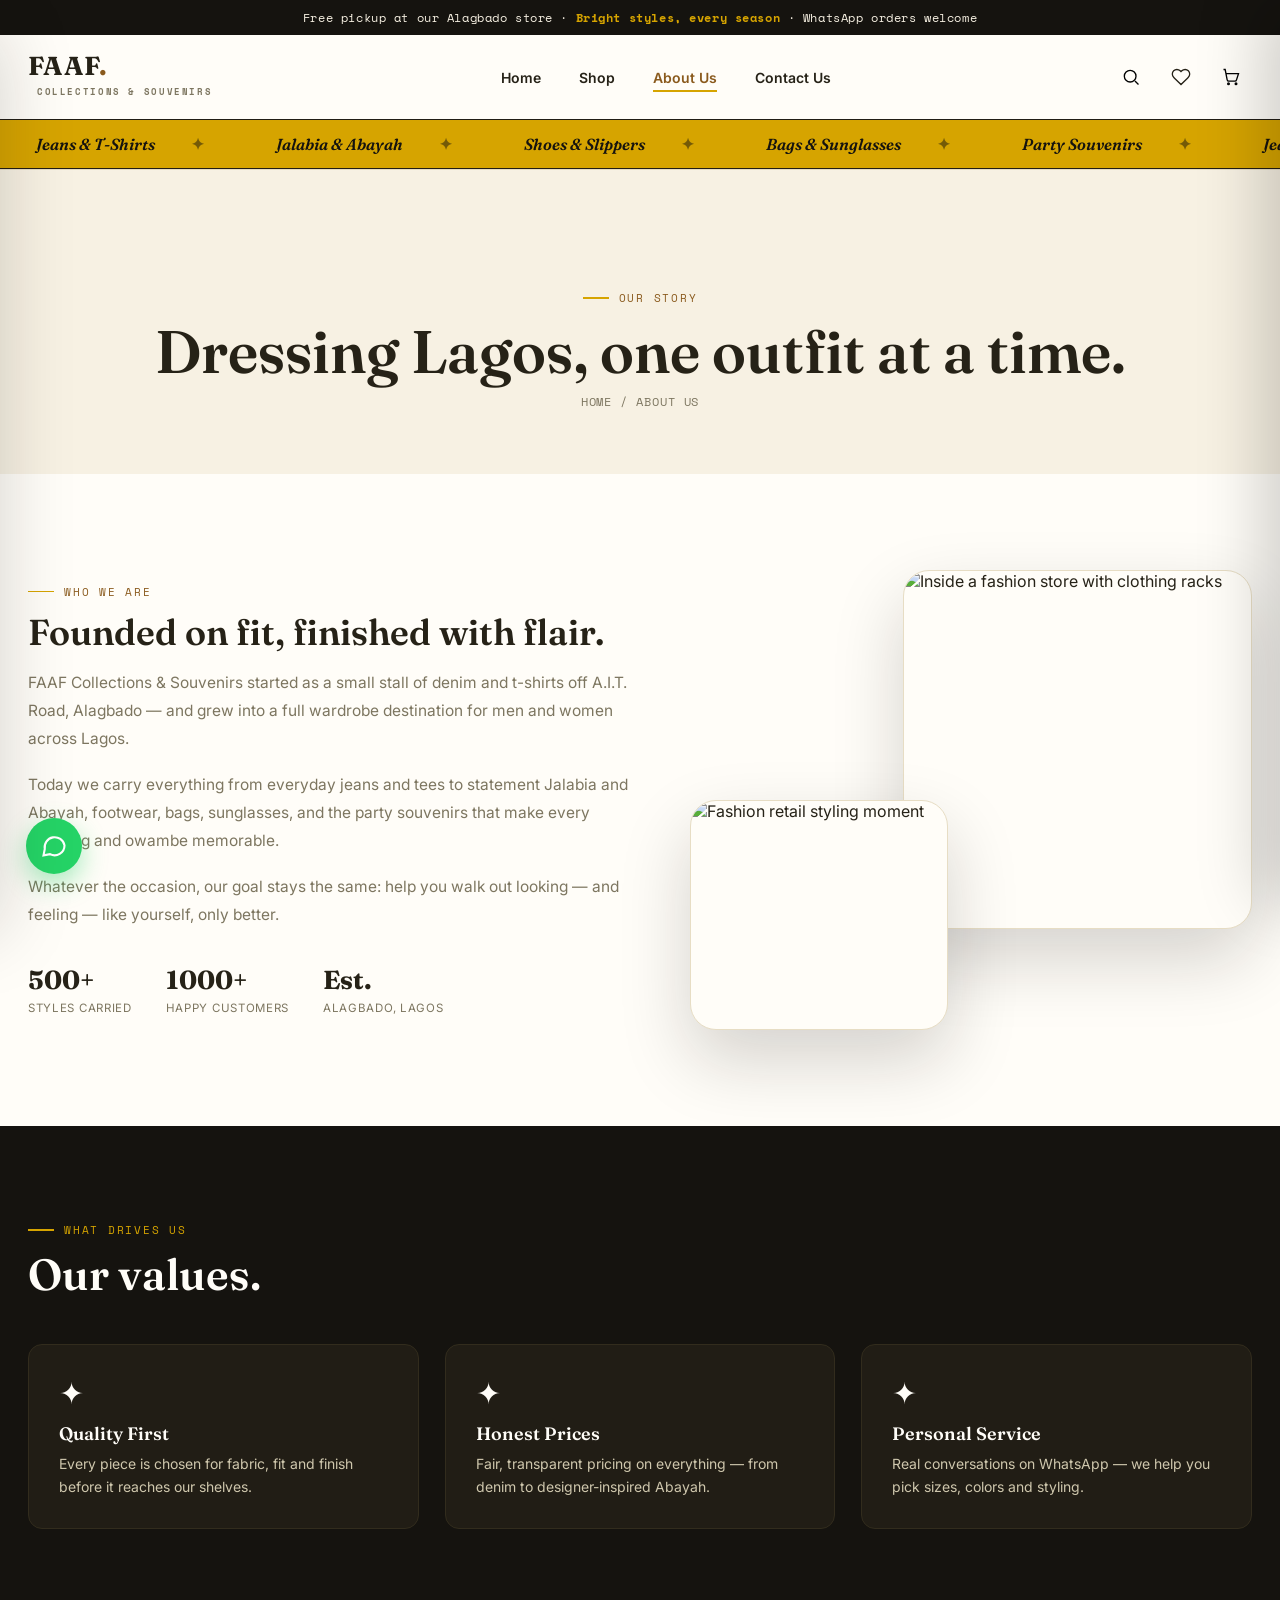
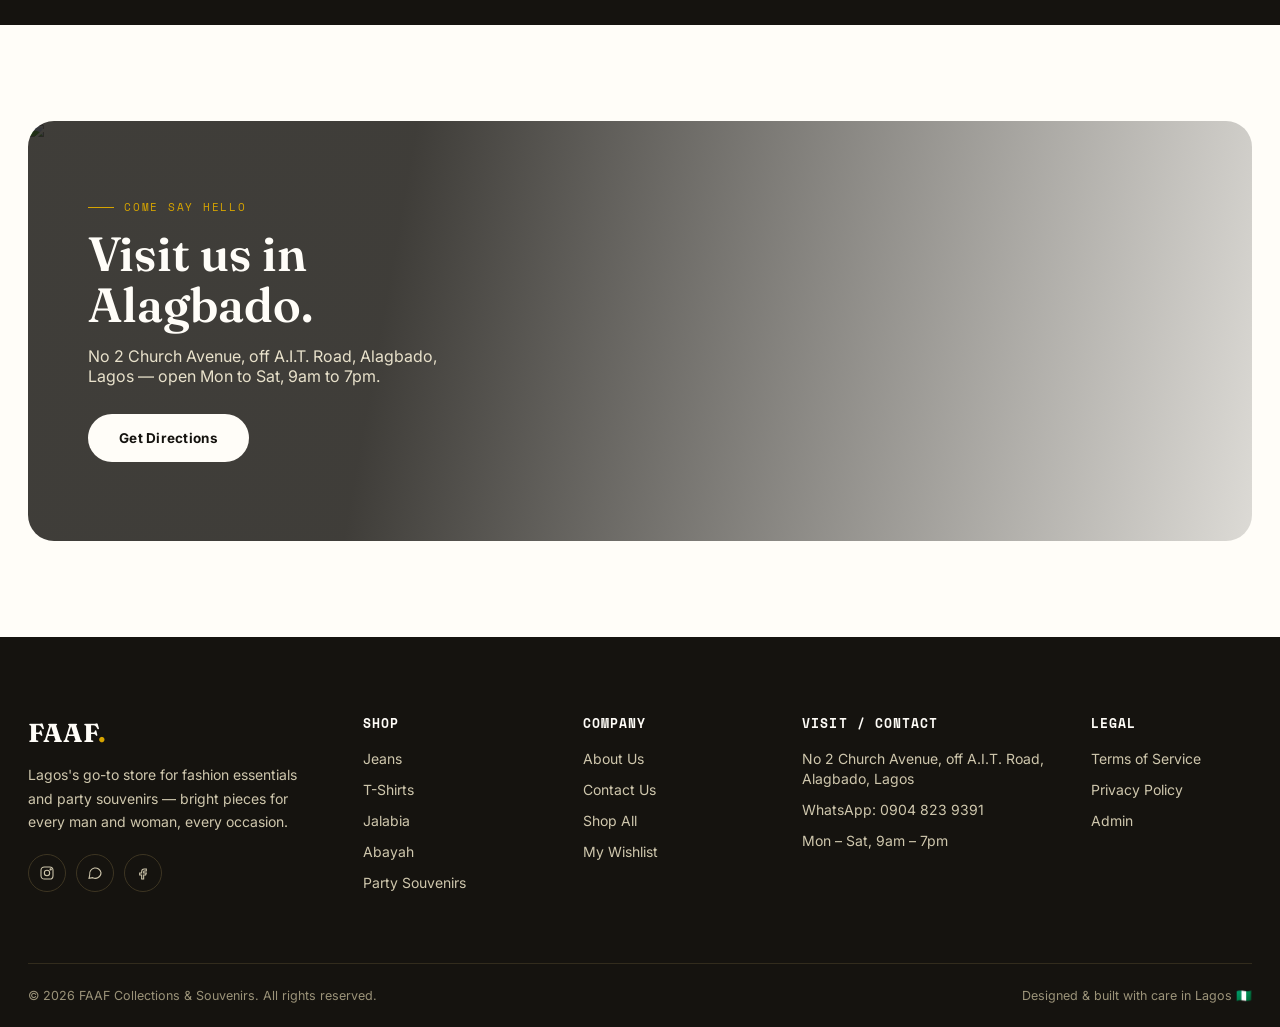
==== about.html @ 75ab6ef8 "Initial commit: Add website files" ====
<!DOCTYPE html>
<html lang="en">
<head>
<meta charset="UTF-8">
<meta name="viewport" content="width=device-width, initial-scale=1.0">
<title>About Us — FAAF Collections & Souvenirs</title>
<meta name="description" content="Learn about FAAF Collections & Souvenirs, Alagbado Lagos's home for fashion, footwear, accessories and party souvenirs.">
<link rel="icon" type="image/svg+xml" href="assets/images/favicon.svg">
<meta name="ga-measurement-id" content=""> <!-- paste your GA4 Measurement ID here, e.g. G-XXXXXXXXXX, to enable analytics -->
<link rel="preconnect" href="https://fonts.googleapis.com">
<link rel="stylesheet" href="assets/css/style.css">
</head>
<body>

<div id="site-header" data-active="about"></div>

<section class="page-header">
  <div class="container">
    <div class="eyebrow" style="justify-content:center;">Our Story</div>
    <h1>Dressing Lagos, one outfit at a time.</h1>
    <div class="crumb">Home / About Us</div>
  </div>
</section>

<section class="section">
  <div class="container">
    <div class="hero-grid" style="min-height:auto;">
      <div class="reveal">
        <div class="eyebrow">Who We Are</div>
        <h2 style="font-size:36px;margin-bottom:18px;">Founded on fit, finished with flair.</h2>
        <p style="color:var(--muted);line-height:1.8;font-size:15.5px;margin-bottom:18px;">FAAF Collections &amp; Souvenirs started as a small stall of denim and t-shirts off A.I.T. Road, Alagbado — and grew into a full wardrobe destination for men and women across Lagos.</p>
        <p style="color:var(--muted);line-height:1.8;font-size:15.5px;margin-bottom:18px;">Today we carry everything from everyday jeans and tees to statement Jalabia and Abayah, footwear, bags, sunglasses, and the party souvenirs that make every wedding and owambe memorable.</p>
        <p style="color:var(--muted);line-height:1.8;font-size:15.5px;">Whatever the occasion, our goal stays the same: help you walk out looking — and feeling — like yourself, only better.</p>
        <div class="hero-stats" style="margin-top:36px;">
          <div><b>500+</b><span>Styles Carried</span></div>
          <div><b>1000+</b><span>Happy Customers</span></div>
          <div><b>Est.</b><span>Alagbado, Lagos</span></div>
        </div>
      </div>
      <div class="hero-visual reveal" style="min-height:460px;">
        <div class="hero-card c1" style="animation:none;"><img src="https://images.unsplash.com/photo-1445205170230-053b83016050?auto=format&fit=crop&w=900&q=80" alt="Inside a fashion store with clothing racks"></div>
        <div class="hero-card c2" style="animation:none;"><img src="https://images.unsplash.com/photo-1603252109303-2751441dd157?auto=format&fit=crop&w=700&q=80" alt="Fashion retail styling moment"></div>
      </div>
    </div>
  </div>
</section>

<section class="section bg-black">
  <div class="container">
    <div class="section-head reveal">
      <div>
        <div class="eyebrow">What Drives Us</div>
        <h2 style="color:var(--white);">Our values.</h2>
      </div>
    </div>
    <div class="product-grid reveal" style="grid-template-columns:repeat(3,1fr);">
      <div class="t-card" style="flex:none;background:var(--black-soft);border-color:#322c1d;">
        <div style="font-size:30px;margin-bottom:14px;">✦</div>
        <h3 style="font-size:18px;margin-bottom:8px;color:var(--white);">Quality First</h3>
        <p style="font-size:14px;color:#cfc7ad;">Every piece is chosen for fabric, fit and finish before it reaches our shelves.</p>
      </div>
      <div class="t-card" style="flex:none;background:var(--black-soft);border-color:#322c1d;">
        <div style="font-size:30px;margin-bottom:14px;">✦</div>
        <h3 style="font-size:18px;margin-bottom:8px;color:var(--white);">Honest Prices</h3>
        <p style="font-size:14px;color:#cfc7ad;">Fair, transparent pricing on everything — from denim to designer-inspired Abayah.</p>
      </div>
      <div class="t-card" style="flex:none;background:var(--black-soft);border-color:#322c1d;">
        <div style="font-size:30px;margin-bottom:14px;">✦</div>
        <h3 style="font-size:18px;margin-bottom:8px;color:var(--white);">Personal Service</h3>
        <p style="font-size:14px;color:#cfc7ad;">Real conversations on WhatsApp — we help you pick sizes, colors and styling.</p>
      </div>
    </div>
  </div>
</section>

<section class="section">
  <div class="container">
    <div class="promo-band reveal">
      <img src="https://images.unsplash.com/photo-1523381294911-8d3cead13475?auto=format&fit=crop&w=1400&q=80" alt="Fashion store clothing display">
      <div class="content">
        <div class="eyebrow" style="color:var(--gold);">Come Say Hello</div>
        <h2>Visit us in Alagbado.</h2>
        <p>No 2 Church Avenue, off A.I.T. Road, Alagbado, Lagos — open Mon to Sat, 9am to 7pm.</p>
        <a href="contact.html" class="btn btn-white">Get Directions</a>
      </div>
    </div>
  </div>
</section>

<div id="site-footer"></div>

<script src="assets/js/partials.js"></script>
<script src="assets/js/demo-data.js?v=static-demo-4"></script>
<script src="assets/js/main.js?v=static-demo-4"></script>
<script src="assets/js/cart.js"></script>
<script src="assets/js/wishlist.js"></script>
</body>
</html>
---- assets/css/style.css ----
/* =====================================================
   FAAF Collections & Souvenirs — Design System
   Palette: gold / ivory-white / black — bright, never dark-mode
   Display: Fraunces (editorial serif) · Body: Inter · Labels: Space Mono
   ===================================================== */

@import url('https://fonts.googleapis.com/css2?family=Fraunces:ital,opsz,wght@0,9..144,300;0,9..144,500;0,9..144,600;0,9..144,700;0,9..144,900;1,9..144,500&family=Inter:wght@400;500;600;700;800&family=Space+Mono:wght@400;700&display=swap');

:root{
  --gold:#d6a400;
  --gold-light:#e7c25c;
  --gold-deep:#8a5a1d;
  --black:#15130f;
  --black-soft:#211d15;
  --white:#fffdf8;
  --ivory:#f7f1e3;
  --ivory-deep:#efe6cd;
  --border:#e7ddc4;
  --text:#262217;
  --muted:#7d7660;
  --danger:#c0392b;
  --success:#1e8449;

  --font-display:'Fraunces', Georgia, serif;
  --font-body:'Inter', -apple-system, 'Segoe UI', sans-serif;
  --font-mono:'Space Mono', monospace;

  --radius-sm:6px;
  --radius:14px;
  --radius-lg:26px;
  --shadow-sm:0 2px 10px rgba(21,19,15,.06);
  --shadow:0 18px 40px rgba(21,19,15,.10);
  --shadow-lg:0 30px 70px rgba(21,19,15,.18);
  --ease:cubic-bezier(.22,1,.36,1);
}

*,*::before,*::after{box-sizing:border-box;}
html{scroll-behavior:smooth;}
body{
  margin:0;
  font-family:var(--font-body);
  background:var(--white);
  color:var(--text);
  -webkit-font-smoothing:antialiased;
  overflow-x:hidden;
}
img{max-width:100%;display:block;}
a{color:inherit;text-decoration:none;}
ul{list-style:none;margin:0;padding:0;}
button{font-family:inherit;}
h1,h2,h3,h4{font-family:var(--font-display);margin:0;line-height:1.05;font-weight:600;}
p{margin:0;}

@media (prefers-reduced-motion: reduce){
  *{animation-duration:.001ms !important;animation-iteration-count:1 !important;transition-duration:.001ms !important;scroll-behavior:auto !important;}
}

:focus-visible{outline:2.5px solid var(--gold-deep);outline-offset:3px;border-radius:4px;}

.container{max-width:1280px;margin:0 auto;padding:0 28px;}
.eyebrow{
  font-family:var(--font-mono);
  font-size:11px;
  letter-spacing:.16em;
  text-transform:uppercase;
  color:var(--gold-deep);
  display:flex;align-items:center;gap:10px;
  margin-bottom:14px;
}
.eyebrow::before{content:'';width:26px;height:1.5px;background:var(--gold);}

/* ---------- Buttons ---------- */
.btn{
  display:inline-flex;align-items:center;justify-content:center;gap:8px;
  font-weight:700;font-size:13.5px;letter-spacing:.02em;
  padding:15px 30px;border-radius:100px;border:1.5px solid transparent;
  cursor:pointer;transition:transform .35s var(--ease), background .25s, color .25s, box-shadow .25s, border-color .25s;
  white-space:nowrap;
}
.btn-gold{background:var(--black);color:var(--white);}
.btn-gold:hover{background:var(--gold-deep);color:var(--white);transform:translateY(-2px);box-shadow:var(--shadow);}
.btn-outline{background:transparent;color:var(--black);border-color:var(--black);}
.btn-outline:hover{background:var(--black);color:var(--white);transform:translateY(-2px);}
.btn-white{background:var(--white);color:var(--black);}
.btn-white:hover{background:var(--gold);color:var(--black);transform:translateY(-2px);}
.btn-block{width:100%;}
.btn-sm{padding:10px 20px;font-size:12.5px;}
.btn:disabled{opacity:.5;cursor:not-allowed;transform:none !important;}

/* ---------- Top utility bar ---------- */
.topbar{
  background:var(--black);color:var(--ivory);
  font-family:var(--font-mono);font-size:11.5px;letter-spacing:.05em;
  text-align:center;padding:9px 16px;
}
.topbar b{color:var(--gold);}

/* ---------- Header ---------- */
.site-header{
  position:sticky;top:0;z-index:1000;
  background:rgba(255,253,248,.86);
  backdrop-filter:blur(14px);
  -webkit-backdrop-filter:blur(14px);
  border-bottom:1px solid var(--border);
  transition:box-shadow .3s;
}
.site-header.scrolled{box-shadow:0 6px 24px rgba(21,19,15,.07);}
.header-row{display:flex;align-items:center;justify-content:space-between;height:84px;}
.logo{display:flex;flex-direction:column;line-height:1;}
.logo .mark{font-family:var(--font-display);font-weight:700;font-size:26px;letter-spacing:.01em;}
.logo .mark span{color:var(--gold-deep);}
.logo .tag{font-family:var(--font-mono);font-size:9px;letter-spacing:.18em;color:var(--muted);margin-top:3px;text-transform:uppercase;}
.main-nav{display:flex;gap:38px;}
.main-nav a{
  font-size:14px;font-weight:600;position:relative;padding:6px 0;color:var(--text);
}
.main-nav a::after{
  content:'';position:absolute;left:0;bottom:0;width:0;height:2px;background:var(--gold);transition:width .3s var(--ease);
}
.main-nav a:hover::after,.main-nav a.active::after{width:100%;}
.main-nav a.active{color:var(--gold-deep);}
.header-actions{display:flex;align-items:center;gap:8px;}
.icon-btn{
  width:42px;height:42px;border-radius:50%;display:flex;align-items:center;justify-content:center;
  background:transparent;border:1.5px solid transparent;cursor:pointer;position:relative;transition:.25s;
}
.icon-btn:hover{background:var(--ivory);border-color:var(--border);}
.icon-btn svg{width:20px;height:20px;}
.badge-count{
  position:absolute;top:-2px;right:-2px;background:var(--gold);color:var(--black);
  font-size:10px;font-weight:800;width:18px;height:18px;border-radius:50%;
  display:flex;align-items:center;justify-content:center;border:2px solid var(--white);
}
.burger{display:none;}

/* search overlay */
.search-overlay{
  position:fixed;inset:0;background:rgba(21,19,15,.55);z-index:2000;
  display:flex;align-items:flex-start;justify-content:center;padding-top:12vh;
  opacity:0;pointer-events:none;transition:opacity .3s;
}
.search-overlay.open{opacity:1;pointer-events:all;}
.search-box{background:var(--white);width:90%;max-width:640px;border-radius:var(--radius);padding:10px;box-shadow:var(--shadow-lg);transform:translateY(-16px);transition:transform .35s var(--ease);}
.search-overlay.open .search-box{transform:translateY(0);}
.search-box input{width:100%;border:none;font-size:20px;font-family:var(--font-display);padding:16px 18px;outline:none;}
.search-close{position:absolute;top:24px;right:5%;color:var(--white);font-size:14px;cursor:pointer;}

/* ---------- Marquee (signature element) ---------- */
.marquee{
  background:var(--gold);overflow:hidden;white-space:nowrap;border-top:1px solid var(--black-soft);border-bottom:1px solid var(--black-soft);
}
.marquee-track{display:inline-flex;animation:marquee 32s linear infinite;}
.marquee-track span{
  font-family:var(--font-display);font-style:italic;font-weight:600;font-size:16px;color:var(--black);
  padding:14px 36px;display:inline-flex;align-items:center;gap:36px;
}
.marquee-track span::after{content:'✦';color:var(--black);opacity:.5;font-style:normal;}
@keyframes marquee{0%{transform:translateX(0);}100%{transform:translateX(-50%);}}

/* ---------- Hero ---------- */
.hero{position:relative;background:var(--ivory);overflow:hidden;}
.hero-grid{display:grid;grid-template-columns:1.05fr .95fr;align-items:center;min-height:640px;gap:40px;}
.hero-copy{padding:60px 0;position:relative;z-index:2;}
.hero-copy h1{font-size:clamp(40px,5.6vw,76px);font-weight:600;letter-spacing:-.01em;}
.hero-copy h1 em{font-style:italic;font-weight:300;color:var(--gold-deep);}
.hero-copy h1 .outline{
  -webkit-text-stroke:1.5px var(--black);color:transparent;font-weight:700;
}
.hero-copy p.lede{font-size:17px;color:var(--muted);max-width:440px;margin:22px 0 34px;line-height:1.6;}
.hero-actions{display:flex;gap:16px;align-items:center;flex-wrap:wrap;}
.hero-stats{display:flex;gap:34px;margin-top:48px;}
.hero-stats div b{font-family:var(--font-display);font-size:26px;display:block;}
.hero-stats div span{font-size:11.5px;color:var(--muted);text-transform:uppercase;letter-spacing:.06em;}

.hero-visual{position:relative;height:100%;min-height:560px;}
.hero-card{
  position:absolute;border-radius:var(--radius-lg);overflow:hidden;box-shadow:var(--shadow-lg);
  background:var(--white);border:1px solid var(--border);
}
.hero-card img{width:100%;height:100%;object-fit:cover;}
.hero-card.c1{width:62%;height:78%;top:0;right:0;animation:floatY 7s ease-in-out infinite;}
.hero-card.c2{width:46%;height:50%;bottom:0;left:0;z-index:3;animation:floatY 8s ease-in-out infinite 1s;}
.hero-badge{
  position:absolute;top:18px;left:-18px;background:var(--black);color:var(--white);
  padding:14px 18px;border-radius:50%;width:96px;height:96px;display:flex;align-items:center;justify-content:center;
  text-align:center;font-family:var(--font-display);font-size:12px;font-weight:700;line-height:1.25;z-index:4;
  box-shadow:var(--shadow);animation:spin 14s linear infinite;
}
.hero-badge b{display:block;font-size:18px;}
@keyframes spin{to{transform:rotate(360deg);}}
@keyframes floatY{0%,100%{transform:translateY(0);}50%{transform:translateY(-14px);}}

/* ---------- Section heads ---------- */
.section{padding:96px 0;}
.section-tight{padding:60px 0;}
.section-head{display:flex;justify-content:space-between;align-items:flex-end;margin-bottom:46px;gap:24px;flex-wrap:wrap;}
.section-head h2{font-size:clamp(28px,3.4vw,44px);}
.section-head p{color:var(--muted);max-width:420px;margin-top:10px;}
.bg-ivory{background:var(--ivory);}
.bg-black{background:var(--black);color:var(--white);}
.bg-black .eyebrow{color:var(--gold);}
.bg-black .section-head p{color:#cfc7ad;}

/* ---------- Category chips ---------- */
.cat-scroll{display:flex;gap:18px;overflow-x:auto;padding-bottom:10px;scrollbar-width:none;}
.cat-scroll::-webkit-scrollbar{display:none;}
.cat-card{
  flex:0 0 200px;height:250px;border-radius:var(--radius);position:relative;overflow:hidden;
  cursor:pointer;box-shadow:var(--shadow-sm);transition:transform .4s var(--ease), box-shadow .4s;
}
.cat-card:hover{transform:translateY(-8px);box-shadow:var(--shadow);}
.cat-card img{width:100%;height:100%;object-fit:cover;transition:transform .6s var(--ease);}
.cat-card:hover img{transform:scale(1.08);}
.cat-card::after{content:'';position:absolute;inset:0;background:linear-gradient(0deg,rgba(21,19,15,.78),rgba(21,19,15,0) 55%);}
.cat-card .label{position:absolute;left:16px;bottom:16px;z-index:2;color:var(--white);}
.cat-card .label .name{font-family:var(--font-display);font-size:19px;font-weight:600;}
.cat-card .label .count{font-family:var(--font-mono);font-size:10.5px;color:var(--gold-light);letter-spacing:.05em;}

/* ---------- Product cards ---------- */
.product-grid{display:grid;grid-template-columns:repeat(4,1fr);gap:26px;}
.product-card{position:relative;}
.product-card .frame{
  position:relative;border-radius:var(--radius);overflow:hidden;background:var(--ivory);aspect-ratio:1/1;
  box-shadow:var(--shadow-sm);
}
.product-card img{width:100%;height:100%;object-fit:cover;transition:transform .6s var(--ease), opacity .4s;}
.product-card img.alt{position:absolute;inset:0;opacity:0;}
.product-card:hover img.alt{opacity:1;}
.product-card:hover img.main{transform:scale(1.04);}
.product-tags{position:absolute;top:12px;left:12px;display:flex;gap:6px;z-index:2;}
.tag{font-family:var(--font-mono);font-size:9.5px;letter-spacing:.05em;padding:5px 9px;border-radius:30px;font-weight:700;text-transform:uppercase;}
.tag-new{background:var(--black);color:var(--white);}
.tag-sale{background:var(--gold);color:var(--black);}
.tag-oos{background:#5a5346;color:#fff;}
.low-stock-hint{color:#c0392b;font-size:11px;font-weight:700;margin-top:3px;}
.frame.is-oos img{opacity:.5;filter:grayscale(.3);}
.frame.is-oos::after{
  content:'Out of Stock';position:absolute;inset:0;display:flex;align-items:center;justify-content:center;
  background:rgba(21,19,15,.15);color:var(--white);font-family:var(--font-mono);font-size:11px;letter-spacing:.08em;
  text-transform:uppercase;font-weight:700;z-index:2;
}
.product-quick{
  position:absolute;left:12px;right:12px;bottom:12px;z-index:2;
  display:flex;gap:8px;opacity:0;transform:translateY(10px);transition:.35s var(--ease);
}
.product-card:hover .product-quick{opacity:1;transform:translateY(0);}
.wishlist-heart{
  position:absolute;top:12px;right:12px;z-index:3;width:34px;height:34px;border-radius:50%;
  background:rgba(255,253,248,.92);border:none;cursor:pointer;display:flex;align-items:center;justify-content:center;
  transition:.2s;box-shadow:var(--shadow-sm);
}
.wishlist-heart svg{width:16px;height:16px;stroke:var(--black);fill:none;transition:.2s;}
.wishlist-heart:hover{background:var(--white);transform:scale(1.08);}
.wishlist-heart.active svg{fill:#c0392b;stroke:#c0392b;}
.wishlist-heart.active{animation:heartPop .35s ease;}
@keyframes heartPop{0%{transform:scale(1);}40%{transform:scale(1.3);}100%{transform:scale(1);}}
.qa-btn{
  flex:1;background:var(--white);color:var(--black);border:none;border-radius:30px;padding:11px;font-size:12px;font-weight:700;cursor:pointer;
  display:flex;align-items:center;justify-content:center;gap:6px;transition:.25s;box-shadow:var(--shadow-sm);
}
.qa-btn:hover{background:var(--black);color:var(--white);}
.qa-btn.icon-only{flex:0 0 42px;}
.product-info{padding:16px 2px 0;}
.product-info .cat{font-family:var(--font-mono);font-size:10px;text-transform:uppercase;color:var(--muted);letter-spacing:.05em;}
.product-info h3{font-size:16px;font-weight:600;margin:5px 0 7px;}
.product-info .price{display:flex;gap:8px;align-items:baseline;}
.product-info .price .now{font-weight:700;font-size:15px;}
.product-info .price .was{font-size:13px;color:var(--muted);text-decoration:line-through;}

@media(max-width:1100px){.product-grid{grid-template-columns:repeat(3,1fr);}}
@media(max-width:760px){.product-grid{grid-template-columns:repeat(2,1fr);}.product-grid.cols-shop{gap:14px;}}

/* ---------- Promo / lookbook band ---------- */
.promo-band{
  position:relative;border-radius:var(--radius-lg);overflow:hidden;min-height:420px;
  display:flex;align-items:center;color:var(--white);
}
.promo-band img{position:absolute;inset:0;width:100%;height:100%;object-fit:cover;z-index:0;}
.promo-band::before{content:'';position:absolute;inset:0;background:linear-gradient(100deg,rgba(21,19,15,.82) 30%,rgba(21,19,15,.15));z-index:1;}
.promo-band .content{position:relative;z-index:2;padding:60px;max-width:480px;}
.promo-band h2{font-size:clamp(30px,4vw,48px);color:var(--white);margin-bottom:16px;}
.promo-band p{color:#e8e1cb;margin-bottom:28px;}

/* ---------- Testimonials ---------- */
.testimonial-track{display:flex;gap:24px;overflow-x:auto;scroll-snap-type:x mandatory;padding-bottom:6px;scrollbar-width:none;}
.testimonial-track::-webkit-scrollbar{display:none;}
.t-card{
  flex:0 0 360px;scroll-snap-align:start;background:var(--white);border:1px solid var(--border);
  border-radius:var(--radius);padding:30px;
}
.t-card .stars{color:var(--gold);letter-spacing:2px;margin-bottom:14px;}
.t-card p{font-size:15px;line-height:1.65;color:var(--text);}
.t-card .who{display:flex;align-items:center;gap:12px;margin-top:20px;}
.t-card .who img{width:42px;height:42px;border-radius:50%;object-fit:cover;}
.t-card .who b{font-size:13.5px;display:block;}
.t-card .who span{font-size:11.5px;color:var(--muted);}

/* ---------- Newsletter / Instagram ---------- */
.insta-grid{display:grid;grid-template-columns:repeat(6,1fr);gap:6px;}
.insta-grid a{position:relative;aspect-ratio:1;overflow:hidden;border-radius:8px;}
.insta-grid img{width:100%;height:100%;object-fit:cover;transition:.5s var(--ease);}
.insta-grid a:hover img{transform:scale(1.1);}
.insta-grid a::after{content:'♡ view';position:absolute;inset:0;background:rgba(201,162,39,.85);color:var(--black);
  display:flex;align-items:center;justify-content:center;font-family:var(--font-mono);font-size:11px;opacity:0;transition:.3s;font-weight:700;}
.insta-grid a:hover::after{opacity:1;}
@media(max-width:760px){.insta-grid{grid-template-columns:repeat(3,1fr);}}

/* ---------- Footer ---------- */
.site-footer{background:var(--black);color:#cfc7ad;padding:80px 0 0;}
.footer-grid{display:grid;grid-template-columns:1.3fr .8fr .8fr 1.1fr .7fr;gap:36px;padding-bottom:60px;border-bottom:1px solid #322c1d;}
.footer-grid h4{color:var(--white);font-size:13px;text-transform:uppercase;letter-spacing:.08em;margin-bottom:18px;font-family:var(--font-mono);}
.footer-grid ul li{margin-bottom:11px;}
.footer-grid a{font-size:14px;color:#cfc7ad;transition:.2s;}
.footer-grid a:hover{color:var(--gold);}
.footer-logo{font-family:var(--font-display);font-size:26px;color:var(--white);font-weight:700;margin-bottom:14px;}
.footer-logo span{color:var(--gold);}
.footer-bottom{display:flex;justify-content:space-between;align-items:center;padding:24px 0;font-size:12.5px;color:#9b9379;flex-wrap:wrap;gap:10px;}
.social-row{display:flex;gap:10px;}
.social-row a{width:38px;height:38px;border-radius:50%;border:1px solid #3d3522;display:flex;align-items:center;justify-content:center;transition:.25s;}
.social-row a:hover{background:var(--gold);border-color:var(--gold);color:var(--black);}

/* ---------- Cart Drawer ---------- */
.overlay-dim{position:fixed;inset:0;background:rgba(21,19,15,.5);z-index:2998;opacity:0;pointer-events:none;transition:opacity .35s;}
.overlay-dim.open{opacity:1;pointer-events:all;}
.cart-drawer{
  position:fixed;top:0;right:0;height:100%;width:430px;max-width:92vw;background:var(--white);z-index:2999;
  box-shadow:-20px 0 60px rgba(0,0,0,.18);transform:translateX(100%);transition:transform .45s var(--ease);
  display:flex;flex-direction:column;
}
.cart-drawer.open{transform:translateX(0);}
.cart-head{padding:24px 26px;border-bottom:1px solid var(--border);display:flex;justify-content:space-between;align-items:center;}
.cart-head h3{font-size:20px;}
.cart-close{cursor:pointer;width:36px;height:36px;border-radius:50%;display:flex;align-items:center;justify-content:center;}
.cart-close:hover{background:var(--ivory);}
.cart-items{flex:1;overflow-y:auto;padding:18px 26px;}
.cart-line{display:flex;gap:14px;padding:16px 0;border-bottom:1px solid var(--border);}
.cart-line img{width:78px;height:92px;object-fit:cover;border-radius:8px;background:var(--ivory);}
.cart-line .info{flex:1;}
.cart-line .info h4{font-size:14.5px;font-weight:600;margin-bottom:4px;}
.cart-line .meta{font-size:12px;color:var(--muted);margin-bottom:8px;}
.qty-stepper{display:inline-flex;align-items:center;border:1px solid var(--border);border-radius:30px;}
.qty-stepper button{width:26px;height:26px;border:none;background:none;cursor:pointer;font-size:14px;}
.qty-stepper span{width:26px;text-align:center;font-size:13px;font-weight:600;}
.line-remove{font-size:11px;color:var(--muted);text-decoration:underline;cursor:pointer;margin-left:10px;}
.line-price{font-weight:700;font-size:14px;white-space:nowrap;}
.cart-empty{text-align:center;padding:60px 20px;color:var(--muted);}
.cart-empty svg{width:54px;height:54px;color:var(--border);margin-bottom:14px;}
.cart-foot{padding:22px 26px 28px;border-top:1px solid var(--border);}
.cart-row{display:flex;justify-content:space-between;font-size:14px;margin-bottom:10px;color:var(--muted);}
.cart-row.total{font-size:18px;font-weight:800;color:var(--text);margin:14px 0 18px;}

/* ---------- Checkout modal ---------- */
.modal-overlay{position:fixed;inset:0;background:rgba(21,19,15,.55);z-index:3100;display:flex;align-items:center;justify-content:center;opacity:0;pointer-events:none;transition:opacity .3s;padding:20px;}
.modal-overlay.open{opacity:1;pointer-events:all;}
.modal-box{background:var(--white);border-radius:var(--radius-lg);max-width:520px;width:100%;max-height:88vh;overflow-y:auto;padding:36px;transform:scale(.94);transition:transform .35s var(--ease);}
.modal-overlay.open .modal-box{transform:scale(1);}
.modal-box h3{font-size:24px;margin-bottom:6px;}
.modal-box .sub{color:var(--muted);font-size:13.5px;margin-bottom:24px;}
.field{margin-bottom:16px;}
.field label{display:block;font-size:12px;font-weight:700;color:var(--muted);margin-bottom:6px;text-transform:uppercase;letter-spacing:.03em;}
.field input,.field textarea{width:100%;padding:13px 14px;border:1.5px solid var(--border);border-radius:10px;font-size:14.5px;font-family:inherit;transition:.2s;}
.field input:focus,.field textarea:focus{border-color:var(--gold);}
.fulfillment-toggle{display:flex;gap:10px;margin-bottom:18px;}
.fulfillment-toggle button{
  flex:1;padding:16px;border-radius:12px;border:1.5px solid var(--border);background:var(--white);cursor:pointer;
  display:flex;flex-direction:column;align-items:center;gap:6px;transition:.2s;
}
.fulfillment-toggle button.active{border-color:var(--gold);background:#fdf8ea;}
.fulfillment-toggle button b{font-size:13.5px;}
.fulfillment-toggle button span{font-size:11px;color:var(--muted);}
.distance-result{
  background:var(--ivory);border-radius:10px;padding:14px 16px;font-size:13px;margin-bottom:16px;display:none;
}
.distance-result.show{display:block;}
.distance-result .fee{font-weight:800;font-size:16px;color:var(--text);}
.field-error{color:var(--danger);font-size:12.5px;margin-top:-10px;margin-bottom:14px;display:none;}
.field-error.show{display:block;}
.coupon-row{display:flex;gap:8px;margin-bottom:8px;}
.coupon-row input{flex:1;padding:11px 14px;border:1.5px solid var(--border);border-radius:10px;font-size:13.5px;}
.coupon-message{font-size:12.5px;margin-bottom:10px;min-height:16px;}
.coupon-message.success{color:var(--success);}
.coupon-message.error{color:var(--danger);}
.spinner{
  width:16px;height:16px;border:2px solid rgba(0,0,0,.15);border-top-color:var(--black);border-radius:50%;
  animation:spin-s .7s linear infinite;display:inline-block;
}
@keyframes spin-s{to{transform:rotate(360deg);}}

/* toast */
.toast{
  position:fixed;bottom:26px;left:50%;transform:translateX(-50%) translateY(20px);background:var(--black);color:var(--white);
  padding:14px 24px;border-radius:30px;font-size:13.5px;z-index:4000;opacity:0;pointer-events:none;transition:.35s var(--ease);
  display:flex;align-items:center;gap:10px;box-shadow:var(--shadow-lg);
}
.toast.show{opacity:1;transform:translateX(-50%) translateY(0);}
.toast .dot{width:8px;height:8px;border-radius:50%;background:var(--gold);}

/* ---------- Scroll reveal ---------- */
.reveal{opacity:0;transform:translateY(28px);transition:opacity .8s var(--ease), transform .8s var(--ease);}
.reveal.in{opacity:1;transform:translateY(0);}

/* ---------- Page header (interior pages) ---------- */
.page-header{background:var(--ivory);padding:120px 0 64px;text-align:center;position:relative;overflow:hidden;}
.page-header h1{font-size:clamp(36px,5vw,60px);}
.page-header .crumb{font-family:var(--font-mono);font-size:11.5px;color:var(--muted);letter-spacing:.08em;text-transform:uppercase;margin-top:10px;}

/* ---------- Responsive ---------- */
@media(max-width:980px){
  .hero-grid{grid-template-columns:1fr;min-height:auto;}
  .hero-visual{min-height:380px;order:-1;}
  .footer-grid{grid-template-columns:1fr 1fr;}
}
@media(max-width:780px){
  .main-nav{display:none;}
  .burger{display:flex;width:42px;height:42px;border-radius:50%;align-items:center;justify-content:center;cursor:pointer;}
  .header-row{height:72px;}
  .section{padding:60px 0;}
  .footer-grid{grid-template-columns:1fr;gap:32px;}
}

/* ---------- Shop page ---------- */
.shop-layout{display:grid;grid-template-columns:260px 1fr;gap:46px;align-items:flex-start;}
.shop-filters{position:sticky;top:108px;background:var(--ivory);border-radius:var(--radius);padding:26px;}
.filter-group{margin-bottom:26px;padding-bottom:24px;border-bottom:1px solid var(--border);}
.filter-group:last-child{border-bottom:none;margin-bottom:0;padding-bottom:0;}
.filter-group h5{font-family:var(--font-mono);font-size:11px;text-transform:uppercase;letter-spacing:.06em;margin-bottom:14px;color:var(--text);}
.filter-option{display:flex;align-items:center;justify-content:space-between;padding:7px 0;font-size:13.5px;cursor:pointer;}
.filter-option input{margin-right:8px;accent-color:var(--gold-deep);}
.filter-option .fc{color:var(--muted);font-size:11.5px;}
.filter-option.active-label{font-weight:700;color:var(--gold-deep);}
.price-range{display:flex;gap:8px;align-items:center;}
.price-range input{width:100%;padding:8px 10px;border:1px solid var(--border);border-radius:8px;font-size:12.5px;}
.clear-filters{font-size:12px;text-decoration:underline;color:var(--muted);cursor:pointer;margin-top:6px;display:inline-block;}

.shop-toolbar{display:flex;justify-content:space-between;align-items:center;margin-bottom:28px;gap:14px;flex-wrap:wrap;}
.shop-toolbar .count{font-size:13.5px;color:var(--muted);}
.toolbar-right{display:flex;gap:10px;align-items:center;}
.shop-search{display:flex;align-items:center;background:var(--ivory);border-radius:30px;padding:9px 16px;gap:8px;min-width:200px;}
.shop-search input{border:none;background:none;outline:none;font-size:13.5px;width:100%;font-family:inherit;}
select.sort-select{padding:10px 14px;border-radius:30px;border:1px solid var(--border);font-size:13px;background:var(--white);cursor:pointer;}
.active-chips{display:flex;gap:8px;flex-wrap:wrap;margin-bottom:22px;}
.chip{background:var(--black);color:var(--white);font-size:12px;padding:7px 14px;border-radius:30px;display:flex;align-items:center;gap:8px;}
.chip span{cursor:pointer;font-weight:700;}
.skeleton{background:linear-gradient(90deg,var(--ivory) 25%,var(--ivory-deep) 50%,var(--ivory) 75%);background-size:200% 100%;animation:shimmer 1.4s infinite;border-radius:var(--radius);aspect-ratio:1/1;}
@keyframes shimmer{0%{background-position:200% 0;}100%{background-position:-200% 0;}}
.shop-empty{grid-column:1/-1;text-align:center;padding:80px 20px;color:var(--muted);}
.pagination{display:flex;justify-content:center;gap:8px;margin-top:50px;}
.pagination button{width:40px;height:40px;border-radius:50%;border:1px solid var(--border);background:var(--white);cursor:pointer;font-size:13px;font-weight:600;}
.pagination button.active{background:var(--black);color:var(--white);border-color:var(--black);}
@media(max-width:900px){.shop-layout{grid-template-columns:1fr;}.shop-filters{position:static;}}

/* Quick view modal */
.qv-grid{display:grid;grid-template-columns:1fr 1fr;gap:34px;}
.qv-grid img{border-radius:var(--radius);width:100%;aspect-ratio:1/1;object-fit:cover;background:var(--ivory);}
.qv-thumbs{display:flex;gap:8px;margin-top:8px;}
.qv-thumbs img{width:54px;height:64px;border-radius:6px;cursor:pointer;opacity:.6;}
.qv-thumbs img.active{opacity:1;outline:2px solid var(--gold);}
.size-row,.color-row{display:flex;gap:8px;flex-wrap:wrap;margin-bottom:18px;}
.swatch{padding:9px 16px;border:1.5px solid var(--border);border-radius:30px;font-size:12.5px;cursor:pointer;font-weight:600;}
.swatch.active{border-color:var(--black);background:var(--black);color:var(--white);}
@media(max-width:760px){.qv-grid{grid-template-columns:1fr;}}

/* ---------- Souvenirs & Events section ---------- */
.event-chip-row{display:flex;gap:10px;flex-wrap:wrap;margin-bottom:40px;}
.event-chip{
  background:var(--black-soft);border:1px solid #3d3522;color:#e8e1cb;
  padding:9px 16px;border-radius:30px;font-size:13px;font-weight:600;
}
.souvenir-features{display:grid;grid-template-columns:repeat(4,1fr);gap:20px;margin-bottom:46px;}
.souvenir-feature{background:var(--black-soft);border:1px solid #3d3522;border-radius:var(--radius);padding:24px;}
.souvenir-feature .sf-icon{font-size:26px;margin-bottom:12px;}
.souvenir-feature h4{color:var(--white);font-size:15.5px;font-weight:600;margin-bottom:8px;font-family:var(--font-display);}
.souvenir-feature p{color:#b8af95;font-size:13px;line-height:1.6;}
.souvenir-cta{
  margin-top:44px;background:linear-gradient(120deg,#2a2415,#171410);border:1px solid #3d3522;
  border-radius:var(--radius-lg);padding:32px 36px;display:flex;justify-content:space-between;align-items:center;gap:24px;flex-wrap:wrap;
}
@media(max-width:900px){
  .souvenir-features{grid-template-columns:repeat(2,1fr);}
}
@media(max-width:760px){
  .souvenir-features{grid-template-columns:1fr;}
  .souvenir-cta{flex-direction:column;align-items:flex-start;text-align:left;}
  .souvenir-cta .btn{width:100%;text-align:center;}
}

/* ---------- Quote request modal ---------- */
.quote-modal .modal-box{max-width:560px;}
.event-type-grid{display:grid;grid-template-columns:repeat(3,1fr);gap:8px;margin-bottom:18px;}
.event-type-grid label{
  border:1.5px solid var(--border);border-radius:10px;padding:11px 8px;text-align:center;font-size:12px;font-weight:600;
  cursor:pointer;transition:.2s;
}
.event-type-grid input{display:none;}
.event-type-grid input:checked + span{color:var(--gold-deep);}
.event-type-grid label:has(input:checked){border-color:var(--gold);background:#fdf8ea;}
.event-type-grid label.active-tile{border-color:var(--gold);background:#fdf8ea;}
@media(max-width:480px){.event-type-grid{grid-template-columns:repeat(2,1fr);}}

/* ---------- Generic scroll carousel (Featured Products) ---------- */
.carousel-wrap{position:relative;}
.carousel-track{
  display:flex;gap:26px;overflow-x:auto;scroll-snap-type:x mandatory;scroll-behavior:smooth;
  padding-bottom:6px;scrollbar-width:none;
}
.carousel-track::-webkit-scrollbar{display:none;}
.carousel-track .product-card{flex:0 0 calc(25% - 20px);scroll-snap-align:start;}
.carousel-arrow{
  position:absolute;top:38%;transform:translateY(-50%);width:48px;height:48px;border-radius:50%;
  background:var(--white);border:1px solid var(--border);box-shadow:var(--shadow);cursor:pointer;
  display:flex;align-items:center;justify-content:center;z-index:5;transition:.25s var(--ease);
}
.carousel-arrow:hover{background:var(--black);border-color:var(--black);}
.carousel-arrow:hover svg{stroke:var(--white);}
.carousel-arrow.prev{left:-24px;}
.carousel-arrow.next{right:-24px;}
.carousel-arrow svg{width:18px;height:18px;stroke:var(--black);transition:.25s;}
.carousel-arrow:disabled{opacity:0;pointer-events:none;}
.carousel-dots{display:flex;justify-content:center;gap:8px;margin-top:26px;}
.carousel-dots button{
  width:8px;height:8px;border-radius:50%;background:var(--border);border:none;cursor:pointer;padding:0;transition:.3s var(--ease);
}
.carousel-dots button.active{width:24px;border-radius:6px;background:var(--gold-deep);}
@media(max-width:1100px){.carousel-track .product-card{flex:0 0 calc(33.333% - 18px);}}
@media(max-width:760px){
  .carousel-track{gap:14px;}
  .carousel-track .product-card{flex:0 0 74%;}
  .carousel-arrow{display:none;}
}

/* ---------- Featured Collections carousel (fade/slide hero-style) ---------- */
.collections-carousel{position:relative;border-radius:var(--radius-lg);overflow:hidden;height:480px;box-shadow:var(--shadow-lg);}
.collection-slide{
  position:absolute;inset:0;opacity:0;visibility:hidden;transform:scale(1.04);
  transition:opacity .9s var(--ease), transform 1.4s var(--ease), visibility 0s linear .9s;
  display:flex;align-items:flex-end;
}
.collection-slide.active{opacity:1;visibility:visible;transform:scale(1);transition:opacity .9s var(--ease), transform 1.4s var(--ease);}
.collection-slide img{position:absolute;inset:0;width:100%;height:100%;object-fit:cover;}
.collection-slide::before{content:'';position:absolute;inset:0;background:linear-gradient(0deg,rgba(21,19,15,.88) 10%,rgba(21,19,15,.15) 60%);}
.collection-slide .cs-content{
  position:relative;z-index:2;padding:50px 56px;color:var(--white);
  transform:translateY(24px);opacity:0;transition:transform .8s var(--ease) .25s, opacity .8s var(--ease) .25s;
}
.collection-slide.active .cs-content{transform:translateY(0);opacity:1;}
.collection-slide .cs-tag{font-family:var(--font-mono);font-size:11px;letter-spacing:.14em;text-transform:uppercase;color:var(--gold-light);margin-bottom:10px;}
.collection-slide h3{font-size:clamp(28px,4vw,44px);margin-bottom:12px;}
.collection-slide p{color:#e8e1cb;max-width:400px;margin-bottom:22px;font-size:14.5px;}
.collections-nav{position:absolute;bottom:26px;right:36px;z-index:4;display:flex;gap:10px;}
.collections-nav button{
  width:44px;height:44px;border-radius:50%;background:rgba(255,253,248,.14);border:1px solid rgba(255,253,248,.4);
  color:var(--white);cursor:pointer;display:flex;align-items:center;justify-content:center;backdrop-filter:blur(6px);transition:.25s;
}
.collections-nav button:hover{background:var(--gold);border-color:var(--gold);color:var(--black);}
.collections-dots{position:absolute;top:26px;right:36px;z-index:4;display:flex;gap:8px;}
.collections-dots button{width:26px;height:3px;border-radius:3px;background:rgba(255,253,248,.35);border:none;cursor:pointer;padding:0;transition:.3s;}
.collections-dots button.active{background:var(--gold);}
@media(max-width:760px){
  .collections-carousel{height:420px;}
  .collection-slide .cs-content{padding:30px 24px;}
  .collections-nav{right:24px;bottom:20px;}
  .collections-dots{right:24px;top:20px;}
  .collections-nav button{width:38px;height:38px;}
}

/* ---------- Staggered reveal for grids ---------- */
.stagger-grid.reveal.in > *{animation:staggerUp .7s var(--ease) both;}
.stagger-grid.reveal.in > *:nth-child(1){animation-delay:.02s;}
.stagger-grid.reveal.in > *:nth-child(2){animation-delay:.09s;}
.stagger-grid.reveal.in > *:nth-child(3){animation-delay:.16s;}
.stagger-grid.reveal.in > *:nth-child(4){animation-delay:.23s;}
.stagger-grid.reveal.in > *:nth-child(5){animation-delay:.30s;}
.stagger-grid.reveal.in > *:nth-child(6){animation-delay:.37s;}
.stagger-grid.reveal.in > *:nth-child(7){animation-delay:.44s;}
.stagger-grid.reveal.in > *:nth-child(8){animation-delay:.51s;}
@keyframes staggerUp{from{opacity:0;transform:translateY(22px);}to{opacity:1;transform:translateY(0);}}

/* ---------- Card tilt-on-hover (desktop only, applied via JS) ---------- */
.tilt-card{transition:transform .25s ease-out;transform-style:preserve-3d;will-change:transform;}

/* ---------- Count-up stat numbers ---------- */
.hero-stats div b{transition:color .3s;}

/* ---------- Custom scrollbar ---------- */
html{scrollbar-color:var(--gold) var(--ivory);scrollbar-width:thin;}
::-webkit-scrollbar{width:10px;height:10px;}
::-webkit-scrollbar-track{background:var(--ivory);}
::-webkit-scrollbar-thumb{background:var(--gold);border-radius:10px;border:2px solid var(--ivory);}
::-webkit-scrollbar-thumb:hover{background:var(--gold-deep);}

/* ---------- Scroll progress bar ---------- */
.scroll-progress-bar{
  position:fixed;top:0;left:0;height:3px;width:0%;z-index:5000;
  background:linear-gradient(90deg,var(--gold-deep),var(--gold),var(--gold-light));
  transition:width .12s linear;
}

/* ---------- Back to top ---------- */
.back-to-top{
  position:fixed;bottom:26px;right:26px;width:46px;height:46px;border-radius:50%;
  background:var(--black);color:var(--white);border:none;cursor:pointer;z-index:1500;
  display:flex;align-items:center;justify-content:center;box-shadow:var(--shadow);
  opacity:0;pointer-events:none;transform:translateY(14px);transition:.3s var(--ease);
}
.back-to-top.show{opacity:1;pointer-events:all;transform:translateY(0);}
.back-to-top:hover{background:var(--gold-deep);}
.back-to-top svg{width:18px;height:18px;}
@media(max-width:760px){.back-to-top{bottom:18px;right:18px;width:42px;height:42px;}}

/* ---------- Floating WhatsApp button ---------- */
.float-whatsapp{
  position:fixed;bottom:26px;left:26px;width:56px;height:56px;border-radius:50%;
  background:#25d366;color:#fff;display:flex;align-items:center;justify-content:center;
  box-shadow:0 10px 26px rgba(37,211,102,.4);z-index:1500;transition:.25s var(--ease);
  animation:whatsappPulse 2.6s ease-in-out infinite;
}
.float-whatsapp:hover{transform:scale(1.08);box-shadow:0 14px 30px rgba(37,211,102,.5);}
.float-whatsapp svg{width:28px;height:28px;}
@keyframes whatsappPulse{0%,100%{box-shadow:0 10px 26px rgba(37,211,102,.4);}50%{box-shadow:0 10px 26px rgba(37,211,102,.7),0 0 0 8px rgba(37,211,102,.12);}}
@media(max-width:760px){.float-whatsapp{bottom:18px;left:18px;width:50px;height:50px;}.float-whatsapp svg{width:24px;height:24px;}}

/* ---------- Page loader (homepage splash) ---------- */
.page-loader{
  position:fixed;inset:0;background:var(--black);z-index:9999;
  display:flex;align-items:center;justify-content:center;
  transition:opacity .6s var(--ease), visibility .6s;
}
.page-loader.hide{opacity:0;visibility:hidden;pointer-events:none;}
.loader-mark{font-family:var(--font-display);font-size:40px;font-weight:700;color:var(--white);letter-spacing:.02em;animation:loaderPulse 1.3s ease-in-out infinite;}
.loader-mark span{color:var(--gold);}
@keyframes loaderPulse{0%,100%{opacity:.5;transform:scale(.96);}50%{opacity:1;transform:scale(1);}}

/* ---------- Section wave dividers ---------- */
.section-divider-top,.section-divider-bottom{position:absolute;left:0;width:100%;line-height:0;z-index:1;pointer-events:none;}
.section-divider-top{top:-1px;}
.section-divider-bottom{bottom:-1px;transform:scaleY(-1);}

/* ---------- Sticky add-to-cart bar (product page) ---------- */
.sticky-atc{
  position:fixed;left:0;right:0;bottom:0;background:var(--white);border-top:1px solid var(--border);
  padding:12px 20px;display:flex;align-items:center;gap:14px;box-shadow:0 -8px 24px rgba(21,19,15,.1);
  z-index:1400;transform:translateY(110%);transition:transform .4s var(--ease);
}
.sticky-atc.show{transform:translateY(0);}
.sticky-atc img{width:42px;height:50px;object-fit:cover;border-radius:6px;background:var(--ivory);flex-shrink:0;}
.sticky-atc .info{flex:1;min-width:0;}
.sticky-atc .info b{display:block;font-size:13.5px;white-space:nowrap;overflow:hidden;text-overflow:ellipsis;}
.sticky-atc .info span{font-size:12.5px;color:var(--muted);}
.sticky-atc .btn{flex-shrink:0;padding:11px 22px;font-size:12.5px;}
body.has-sticky-atc{padding-bottom:74px;}
body.has-sticky-atc .float-whatsapp{bottom:90px;}
body.has-sticky-atc .back-to-top{bottom:90px;}

/* ---------- Product image zoom ---------- */
.pd-image-zoom-wrap{position:relative;overflow:hidden;border-radius:var(--radius-lg);cursor:zoom-in;background:var(--ivory);}
.pd-image-zoom-wrap img{transition:transform .3s ease;}
.pd-image-zoom-wrap.zoomed img{transform:scale(2);cursor:zoom-out;}
.zoom-hint{
  font-family:var(--font-mono);font-size:10.5px;color:var(--muted);text-align:center;margin-top:8px;
  display:flex;align-items:center;justify-content:center;gap:6px;
}

/* ---------- Fly-to-cart animation ---------- */
.fly-to-cart{
  position:fixed;z-index:5500;object-fit:cover;border-radius:8px;pointer-events:none;
  box-shadow:var(--shadow);
  transition:left .7s cubic-bezier(.3,.7,.4,1), top .7s cubic-bezier(.3,.7,.4,1),
             width .7s ease, height .7s ease, opacity .7s ease, border-radius .7s ease;
}
.icon-btn.bump{animation:cartBump .4s ease;}
@keyframes cartBump{0%{transform:scale(1);}40%{transform:scale(1.28);}100%{transform:scale(1);}}

/* ---------- Product reviews ---------- */
.reviews-layout{display:grid;grid-template-columns:1.4fr 1fr;gap:50px;align-items:start;}
.reviews-list{display:flex;flex-direction:column;gap:14px;max-height:420px;overflow-y:auto;}
.review-card{background:var(--white);border:1px solid var(--border);border-radius:12px;padding:16px 18px;}
.star-picker{display:flex;gap:6px;font-size:26px;color:var(--border);margin-bottom:4px;}
.star-picker span{cursor:pointer;transition:.15s;}
.star-picker span.active{color:var(--gold);}
.pd-oos-badge{
  position:absolute;top:16px;left:16px;background:var(--black);color:var(--white);font-family:var(--font-mono);
  font-size:10.5px;letter-spacing:.06em;text-transform:uppercase;padding:6px 12px;border-radius:30px;font-weight:700;z-index:2;
}
@media(max-width:900px){.reviews-layout{grid-template-columns:1fr;}}

/* ---------- Order confirmation ---------- */
.confirm-check{
  width:76px;height:76px;border-radius:50%;background:var(--gold);color:var(--black);font-size:34px;font-weight:800;
  display:flex;align-items:center;justify-content:center;margin:0 auto 26px;animation:confirmPop .5s var(--ease);
}
@keyframes confirmPop{0%{transform:scale(0);opacity:0;}60%{transform:scale(1.12);opacity:1;}100%{transform:scale(1);}}

/* ---------- Legal pages ---------- */
.legal-content h3{font-size:17px;margin:32px 0 10px;font-family:var(--font-display);}
.legal-content h3:first-of-type{margin-top:10px;}
.legal-content p{font-size:14.5px;line-height:1.8;color:var(--muted);margin-bottom:6px;}
.legal-content a{color:var(--gold-deep);text-decoration:underline;}
.legal-updated{font-family:var(--font-mono);font-size:11.5px;color:var(--muted);text-transform:uppercase;letter-spacing:.05em;margin-bottom:26px;}

/* mobile nav drawer */
.mobile-nav{
  position:fixed;top:0;left:0;height:100%;width:80%;max-width:320px;background:var(--white);z-index:3500;
  transform:translateX(-100%);transition:transform .4s var(--ease);padding:30px 24px;box-shadow:var(--shadow-lg);
}
.mobile-nav.open{transform:translateX(0);}
.mobile-nav a{display:block;padding:14px 4px;font-size:18px;font-family:var(--font-display);border-bottom:1px solid var(--border);}

/* ---------- Deeper mobile polish ---------- */
@media(max-width:760px){
  .container{padding:0 18px;}
  .hero-badge{width:74px;height:74px;font-size:10px;top:8px;left:-8px;}
  .hero-badge b{font-size:14px;}
  .hero-copy{padding:36px 0;}
  .hero-actions{width:100%;}
  .hero-actions .btn{flex:1;text-align:center;}
  .hero-stats{gap:20px;flex-wrap:wrap;}
  .modal-box{padding:24px;border-radius:var(--radius);}
  .modal-box h3{font-size:20px;}
  .promo-band .content{padding:34px 24px;max-width:100%;}
  .promo-band{min-height:340px;}
  .section-head{flex-direction:column;align-items:flex-start;}
  /* Quick-add / quick-view buttons: no hover on touch, so keep them visible */
  .product-quick{opacity:1;transform:none;position:static;margin-top:10px;}
  .product-card .frame{aspect-ratio:1/1;}
  .shop-toolbar{flex-direction:column;align-items:stretch;}
  .toolbar-right{flex-direction:column;align-items:stretch;}
  .shop-search{min-width:0;}
  select.sort-select{width:100%;}
  .cat-card{flex:0 0 160px;height:200px;}
  .t-card{flex:0 0 300px;}
  .insta-grid a::after{font-size:9px;}
  .cart-drawer{width:100%;max-width:100%;}
  .qty-stepper button{width:32px;height:32px;}
}
@media(max-width:420px){
  .hero-copy h1{font-size:34px;}
}
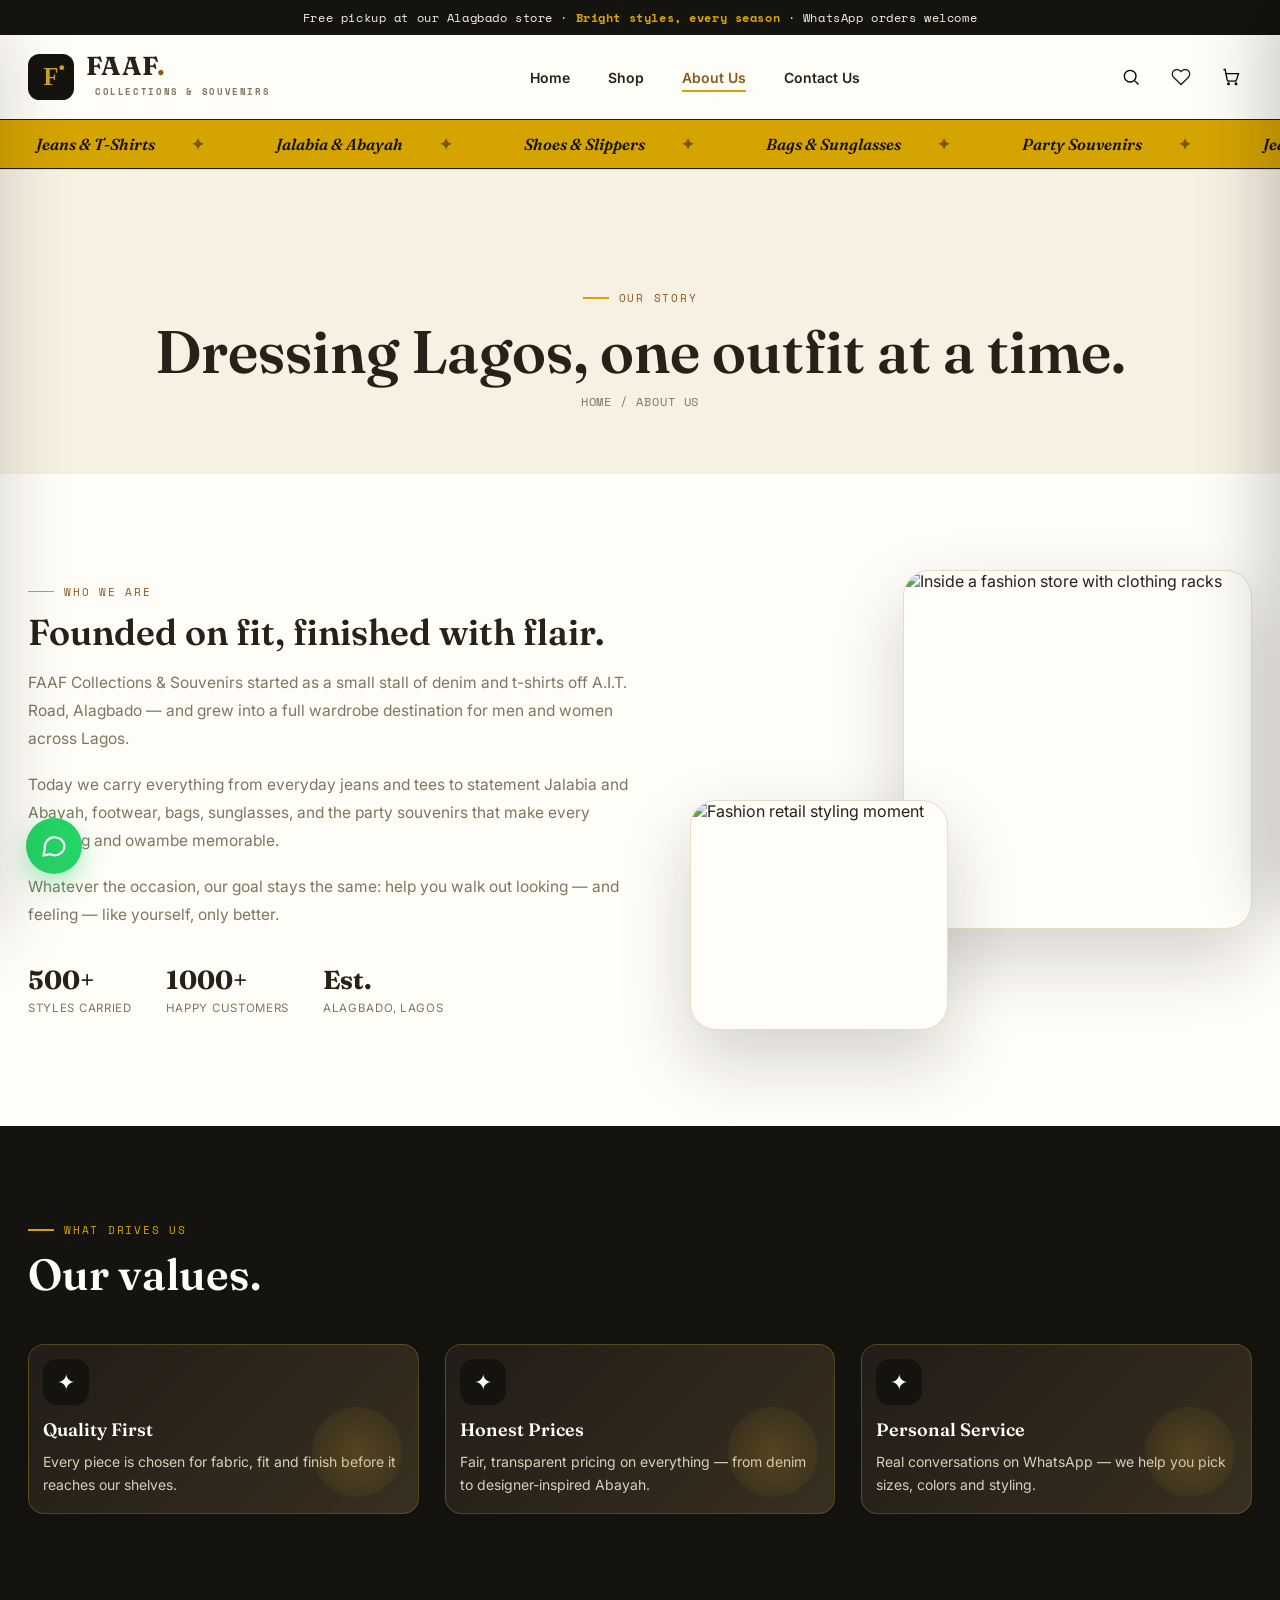
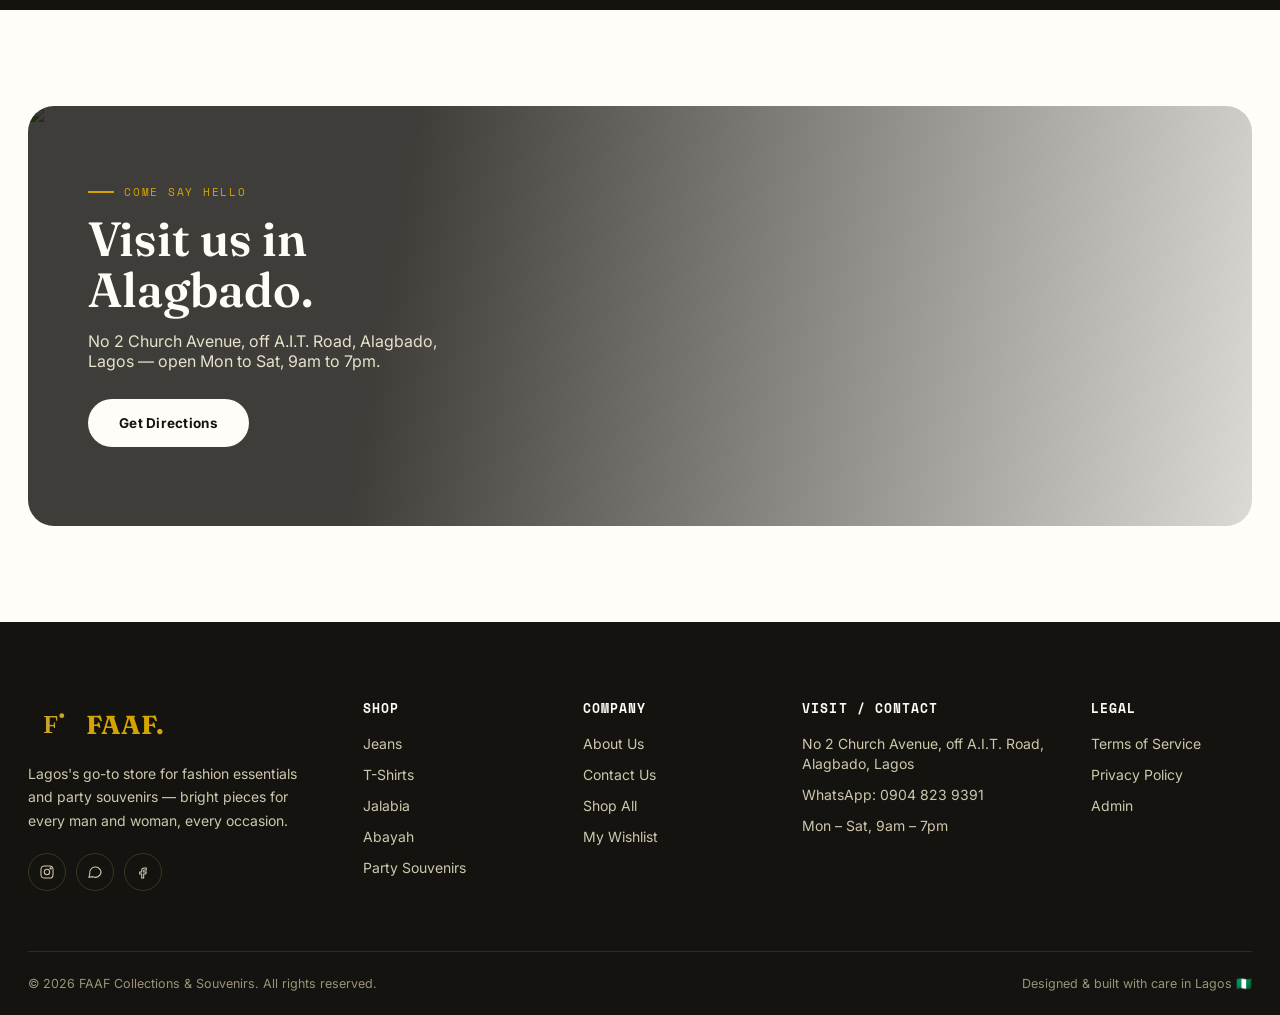
==== commit 83f39fd6: "nnnn" ====
--- a/about.html
+++ b/about.html
@@ -54,20 +54,20 @@
       </div>
     </div>
     <div class="product-grid reveal" style="grid-template-columns:repeat(3,1fr);">
-      <div class="t-card" style="flex:none;background:var(--black-soft);border-color:#322c1d;">
-        <div style="font-size:30px;margin-bottom:14px;">✦</div>
-        <h3 style="font-size:18px;margin-bottom:8px;color:var(--white);">Quality First</h3>
-        <p style="font-size:14px;color:#cfc7ad;">Every piece is chosen for fabric, fit and finish before it reaches our shelves.</p>
+      <div class="mobile-feature-card dark">
+        <div class="icon-badge">✦</div>
+        <h3>Quality First</h3>
+        <p>Every piece is chosen for fabric, fit and finish before it reaches our shelves.</p>
       </div>
-      <div class="t-card" style="flex:none;background:var(--black-soft);border-color:#322c1d;">
-        <div style="font-size:30px;margin-bottom:14px;">✦</div>
-        <h3 style="font-size:18px;margin-bottom:8px;color:var(--white);">Honest Prices</h3>
-        <p style="font-size:14px;color:#cfc7ad;">Fair, transparent pricing on everything — from denim to designer-inspired Abayah.</p>
+      <div class="mobile-feature-card dark">
+        <div class="icon-badge">✦</div>
+        <h3>Honest Prices</h3>
+        <p>Fair, transparent pricing on everything — from denim to designer-inspired Abayah.</p>
       </div>
-      <div class="t-card" style="flex:none;background:var(--black-soft);border-color:#322c1d;">
-        <div style="font-size:30px;margin-bottom:14px;">✦</div>
-        <h3 style="font-size:18px;margin-bottom:8px;color:var(--white);">Personal Service</h3>
-        <p style="font-size:14px;color:#cfc7ad;">Real conversations on WhatsApp — we help you pick sizes, colors and styling.</p>
+      <div class="mobile-feature-card dark">
+        <div class="icon-badge">✦</div>
+        <h3>Personal Service</h3>
+        <p>Real conversations on WhatsApp — we help you pick sizes, colors and styling.</p>
       </div>
     </div>
   </div>
--- a/assets/css/style.css
+++ b/assets/css/style.css
@@ -106,7 +106,9 @@
 }
 .site-header.scrolled{box-shadow:0 6px 24px rgba(21,19,15,.07);}
 .header-row{display:flex;align-items:center;justify-content:space-between;height:84px;}
-.logo{display:flex;flex-direction:column;line-height:1;}
+.logo{display:flex;align-items:center;gap:12px;line-height:1;}
+.logo .logo-mark,.footer-logo-mark{width:46px;height:46px;object-fit:contain;flex-shrink:0;}
+.logo .logo-text{display:flex;flex-direction:column;}
 .logo .mark{font-family:var(--font-display);font-weight:700;font-size:26px;letter-spacing:.01em;}
 .logo .mark span{color:var(--gold-deep);}
 .logo .tag{font-family:var(--font-mono);font-size:9px;letter-spacing:.18em;color:var(--muted);margin-top:3px;text-transform:uppercase;}
@@ -268,7 +270,21 @@
 .product-info .price .was{font-size:13px;color:var(--muted);text-decoration:line-through;}
 
 @media(max-width:1100px){.product-grid{grid-template-columns:repeat(3,1fr);}}
-@media(max-width:760px){.product-grid{grid-template-columns:repeat(2,1fr);}.product-grid.cols-shop{gap:14px;}}
+@media(max-width:760px){
+  .product-grid{grid-template-columns:1fr;gap:14px;}
+  .product-grid.cols-shop{gap:14px;}
+  .t-card{flex:0 0 100%;width:100%;min-width:0;padding:22px;}
+  .mobile-feature-card{min-height:auto;padding:12px 12px 14px;border-radius:14px;}
+  .mobile-feature-card .icon-badge{width:36px;height:36px;font-size:16px;margin-bottom:8px;}
+  .mobile-feature-card h3{font-size:16px;}
+  .mobile-feature-card p{font-size:13.5px;line-height:1.6;}
+  .section{padding:64px 0;}
+  .section-tight{padding:48px 0;}
+  .logo{gap:8px;}
+  .logo .logo-mark,.footer-logo-mark{width:38px;height:38px;}
+  .logo .mark{font-size:22px;}
+  .logo .tag{font-size:8px;letter-spacing:.12em;}
+}
 
 /* ---------- Promo / lookbook band ---------- */
 .promo-band{
@@ -286,8 +302,32 @@
 .testimonial-track::-webkit-scrollbar{display:none;}
 .t-card{
   flex:0 0 360px;scroll-snap-align:start;background:var(--white);border:1px solid var(--border);
-  border-radius:var(--radius);padding:30px;
-}
+  border-radius:var(--radius);padding:30px;box-shadow:0 10px 30px rgba(21,19,15,.04);
+}
+
+.mobile-feature-card{
+  position:relative;overflow:hidden;border-radius:16px;padding:14px 14px 16px;min-height:150px;
+  background:linear-gradient(135deg, rgba(255,253,248,0.98), rgba(250,242,220,0.95));
+  border:1px solid rgba(201,162,39,.22);box-shadow:0 10px 24px rgba(21,19,15,.04);
+}
+.mobile-feature-card::before{
+  content:'';position:absolute;inset:auto 16px 16px auto;width:90px;height:90px;border-radius:50%;
+  background:radial-gradient(circle, rgba(201,162,39,.22), rgba(201,162,39,0));
+  pointer-events:none;
+}
+.mobile-feature-card .icon-badge{
+  width:46px;height:46px;border-radius:14px;display:flex;align-items:center;justify-content:center;
+  background:var(--black);color:var(--white);font-size:22px;margin-bottom:16px;
+}
+.mobile-feature-card h3{font-size:18px;margin:0 0 10px;color:var(--black);}
+.mobile-feature-card p{font-size:14px;line-height:1.68;color:var(--text);margin:0;}
+
+.mobile-feature-card.dark{
+  background:linear-gradient(135deg, rgba(35,30,24,.96), rgba(58,49,33,.95));
+  border-color:rgba(201,162,39,.28);
+}
+.mobile-feature-card.dark h3{color:var(--white);}
+.mobile-feature-card.dark p{color:#d8d0bc;}
 .t-card .stars{color:var(--gold);letter-spacing:2px;margin-bottom:14px;}
 .t-card p{font-size:15px;line-height:1.65;color:var(--text);}
 .t-card .who{display:flex;align-items:center;gap:12px;margin-top:20px;}
@@ -312,7 +352,7 @@
 .footer-grid ul li{margin-bottom:11px;}
 .footer-grid a{font-size:14px;color:#cfc7ad;transition:.2s;}
 .footer-grid a:hover{color:var(--gold);}
-.footer-logo{font-family:var(--font-display);font-size:26px;color:var(--white);font-weight:700;margin-bottom:14px;}
+.footer-logo{display:flex;align-items:center;gap:12px;font-family:var(--font-display);font-size:26px;color:var(--white);font-weight:700;margin-bottom:14px;}
 .footer-logo span{color:var(--gold);}
 .footer-bottom{display:flex;justify-content:space-between;align-items:center;padding:24px 0;font-size:12.5px;color:#9b9379;flex-wrap:wrap;gap:10px;}
 .social-row{display:flex;gap:10px;}
